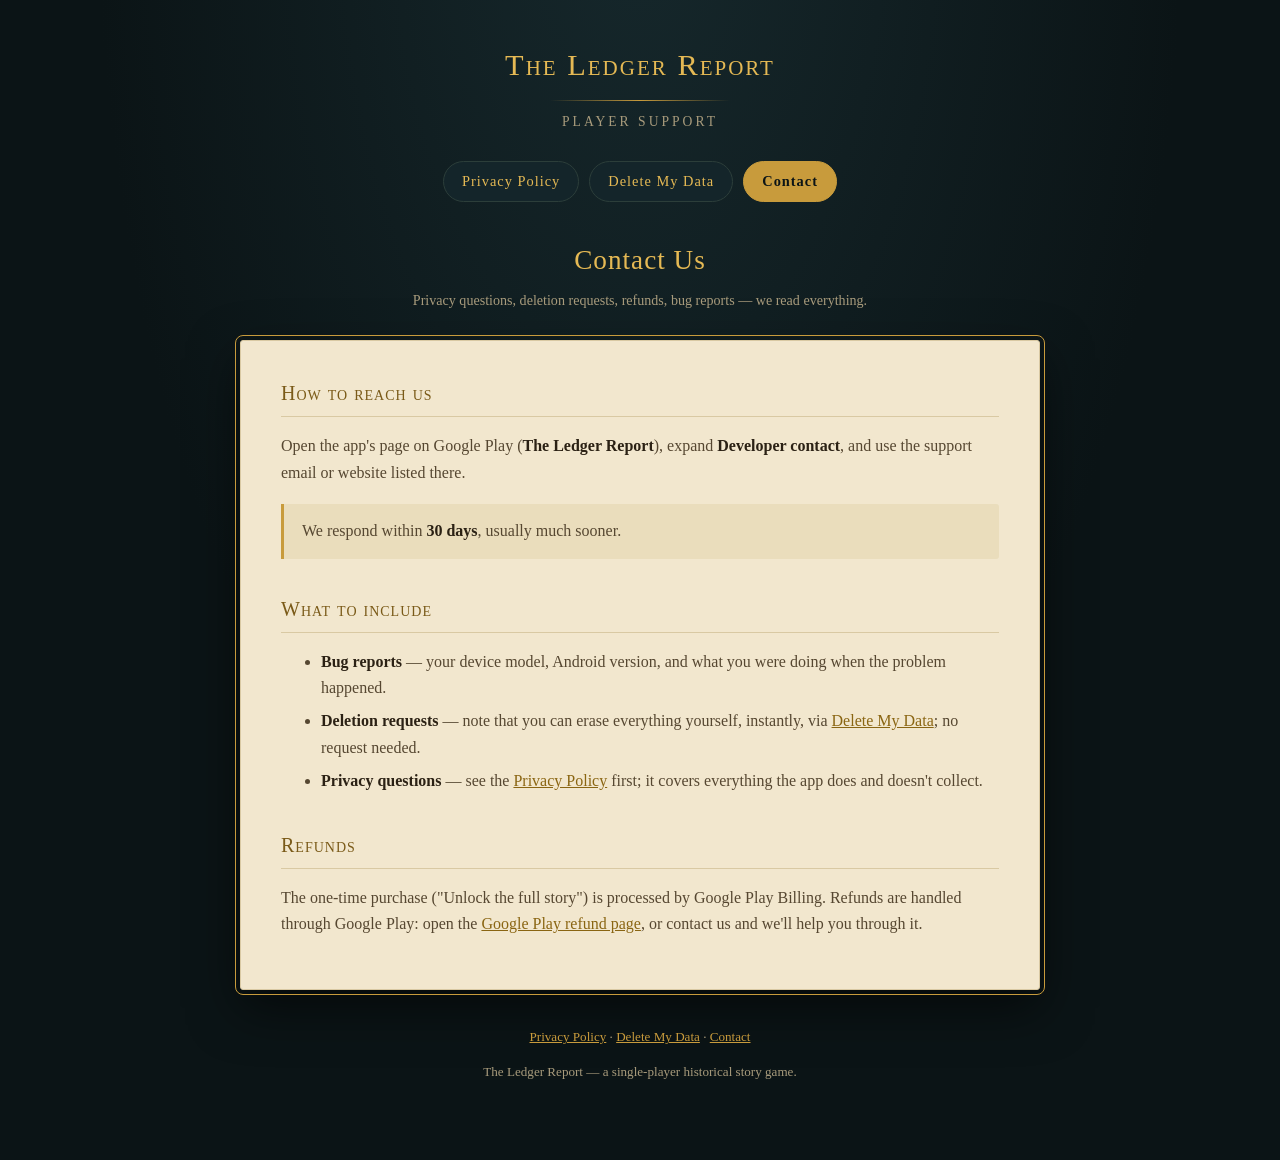
==== contact.html @ 917086f5 "Redesign support site: split into privacy, delete-data, and contact pages - index.html: privacy poli" ====
<!DOCTYPE html>
<html lang="en">
<head>
<meta charset="utf-8">
<meta name="viewport" content="width=device-width, initial-scale=1">
<title>Contact — The Ledger Report</title>
<meta name="description" content="Contact support for The Ledger Report — privacy questions, data deletion requests, refunds, and bug reports.">
<link rel="stylesheet" href="style.css">
</head>
<body>
<div class="wrap">

<header class="site">
  <a class="brand" href="index.html">
    <div class="title">The Ledger Report</div>
    <div class="rule"></div>
    <div class="tagline">Player Support</div>
  </a>
  <nav class="tabs">
    <a href="index.html">Privacy Policy</a>
    <a href="delete.html">Delete My Data</a>
    <a href="contact.html" class="active">Contact</a>
  </nav>
</header>

<h1>Contact Us</h1>
<p class="meta">Privacy questions, deletion requests, refunds, bug reports — we read everything.</p>

<main class="panel">

<h2>How to reach us</h2>
<p>Open the app's page on Google Play (<strong>The Ledger Report</strong>), expand
<strong>Developer contact</strong>, and use the support email or website listed there.</p>
<div class="callout">
<p>We respond within <strong>30 days</strong>, usually much sooner.</p>
</div>

<h2>What to include</h2>
<ul>
  <li><strong>Bug reports</strong> — your device model, Android version, and what you
      were doing when the problem happened.</li>
  <li><strong>Deletion requests</strong> — note that you can erase everything yourself,
      instantly, via <a href="delete.html">Delete My Data</a>; no request needed.</li>
  <li><strong>Privacy questions</strong> — see the <a href="index.html">Privacy Policy</a>
      first; it covers everything the app does and doesn't collect.</li>
</ul>

<h2>Refunds</h2>
<p>The one-time purchase ("Unlock the full story") is processed by Google Play Billing.
Refunds are handled through Google Play: open the
<a href="https://support.google.com/googleplay/answer/2479637">Google Play refund page</a>,
or contact us and we'll help you through it.</p>

</main>

<footer class="site">
  <p><a href="index.html">Privacy Policy</a> · <a href="delete.html">Delete My Data</a> · <a href="contact.html">Contact</a></p>
  <p>The Ledger Report — a single-player historical story game.</p>
</footer>

</div>
</body>
</html>
---- style.css ----
/* The Ledger Report — support site */

:root {
  --teal-deep: #0B1416;
  --teal: #101D20;
  --teal-panel: #14252A;
  --gold: #E5B954;
  --gold-dim: #C89B3C;
  --parchment: #F2E7CE;
  --parchment-edge: #D9C9A3;
  --ink: #2B2114;
  --ink-soft: #564731;
  --muted: #A89B7C;
}

* { box-sizing: border-box; }

body {
  margin: 0;
  background: var(--teal-deep);
  background-image: radial-gradient(ellipse at 50% -10%, #16282C 0%, var(--teal-deep) 60%);
  color: #EDE3CC;
  font-family: Georgia, 'Times New Roman', serif;
  line-height: 1.65;
}

.wrap {
  max-width: 840px;
  margin: 0 auto;
  padding: 40px 20px 64px;
}

/* ---- Header ---- */

header.site {
  text-align: center;
  margin-bottom: 36px;
}

.brand {
  display: inline-block;
  text-decoration: none;
}

.brand .title {
  color: var(--gold);
  font-size: 1.9em;
  letter-spacing: 2px;
  font-variant: small-caps;
}

.brand .rule {
  width: 180px;
  height: 1px;
  margin: 10px auto;
  background: linear-gradient(90deg, transparent, var(--gold-dim), transparent);
}

.brand .tagline {
  color: var(--muted);
  font-size: 0.85em;
  letter-spacing: 3px;
  text-transform: uppercase;
}

nav.tabs {
  margin-top: 26px;
  display: flex;
  justify-content: center;
  gap: 10px;
  flex-wrap: wrap;
}

nav.tabs a {
  color: var(--gold);
  text-decoration: none;
  font-size: 0.9em;
  letter-spacing: 1px;
  padding: 8px 18px;
  border: 1px solid #2C3E3A;
  border-radius: 999px;
  background: var(--teal-panel);
  transition: border-color 0.15s, color 0.15s;
}

nav.tabs a:hover {
  border-color: var(--gold-dim);
}

nav.tabs a.active {
  background: var(--gold-dim);
  border-color: var(--gold-dim);
  color: var(--teal-deep);
  font-weight: bold;
}

/* ---- Page heading (on the dark scaffold) ---- */

h1 {
  color: var(--gold);
  font-weight: normal;
  letter-spacing: 1px;
  text-align: center;
  margin: 0 0 6px;
  font-size: 1.7em;
}

.meta {
  color: var(--muted);
  font-size: 0.88em;
  text-align: center;
  margin: 0 0 28px;
}

/* ---- Parchment content panel ---- */

main.panel {
  background: var(--parchment);
  color: var(--ink);
  border: 1px solid var(--parchment-edge);
  outline: 1px solid var(--gold-dim);
  outline-offset: 4px;
  border-radius: 3px;
  padding: 36px 40px;
  box-shadow: 0 18px 50px rgba(0, 0, 0, 0.55);
}

main.panel h2 {
  color: #7A5A18;
  font-weight: normal;
  font-variant: small-caps;
  letter-spacing: 1px;
  font-size: 1.25em;
  margin: 34px 0 10px;
  padding-bottom: 6px;
  border-bottom: 1px solid var(--parchment-edge);
}

main.panel h2:first-child { margin-top: 0; }

main.panel a { color: #8A6512; }

main.panel li { margin: 7px 0; }

main.panel strong { color: var(--ink); }

main.panel code {
  font-family: 'Courier New', monospace;
  font-size: 0.92em;
  background: #E8DABA;
  padding: 1px 5px;
  border-radius: 3px;
}

main.panel ol li, main.panel ul li { color: var(--ink-soft); }
main.panel p { color: var(--ink-soft); }

.callout {
  background: #EADDBC;
  border-left: 3px solid var(--gold-dim);
  padding: 14px 18px;
  margin: 18px 0;
  border-radius: 0 3px 3px 0;
}

.callout p { margin: 0; }

/* ---- Cross-link cards ---- */

.cards {
  display: flex;
  gap: 14px;
  margin-top: 30px;
  flex-wrap: wrap;
}

.cards a {
  flex: 1 1 220px;
  display: block;
  text-decoration: none;
  background: #EADDBC;
  border: 1px solid var(--parchment-edge);
  border-radius: 3px;
  padding: 16px 18px;
  transition: border-color 0.15s;
}

.cards a:hover { border-color: var(--gold-dim); }

.cards .card-title {
  color: #7A5A18;
  font-variant: small-caps;
  letter-spacing: 1px;
  font-size: 1.05em;
}

.cards .card-sub {
  color: var(--ink-soft);
  font-size: 0.88em;
  margin-top: 4px;
}

/* ---- Footer ---- */

footer.site {
  margin-top: 36px;
  text-align: center;
  color: var(--muted);
  font-size: 0.82em;
}

footer.site a { color: var(--gold-dim); }

@media (max-width: 540px) {
  main.panel { padding: 26px 20px; }
  .wrap { padding-top: 28px; }
}
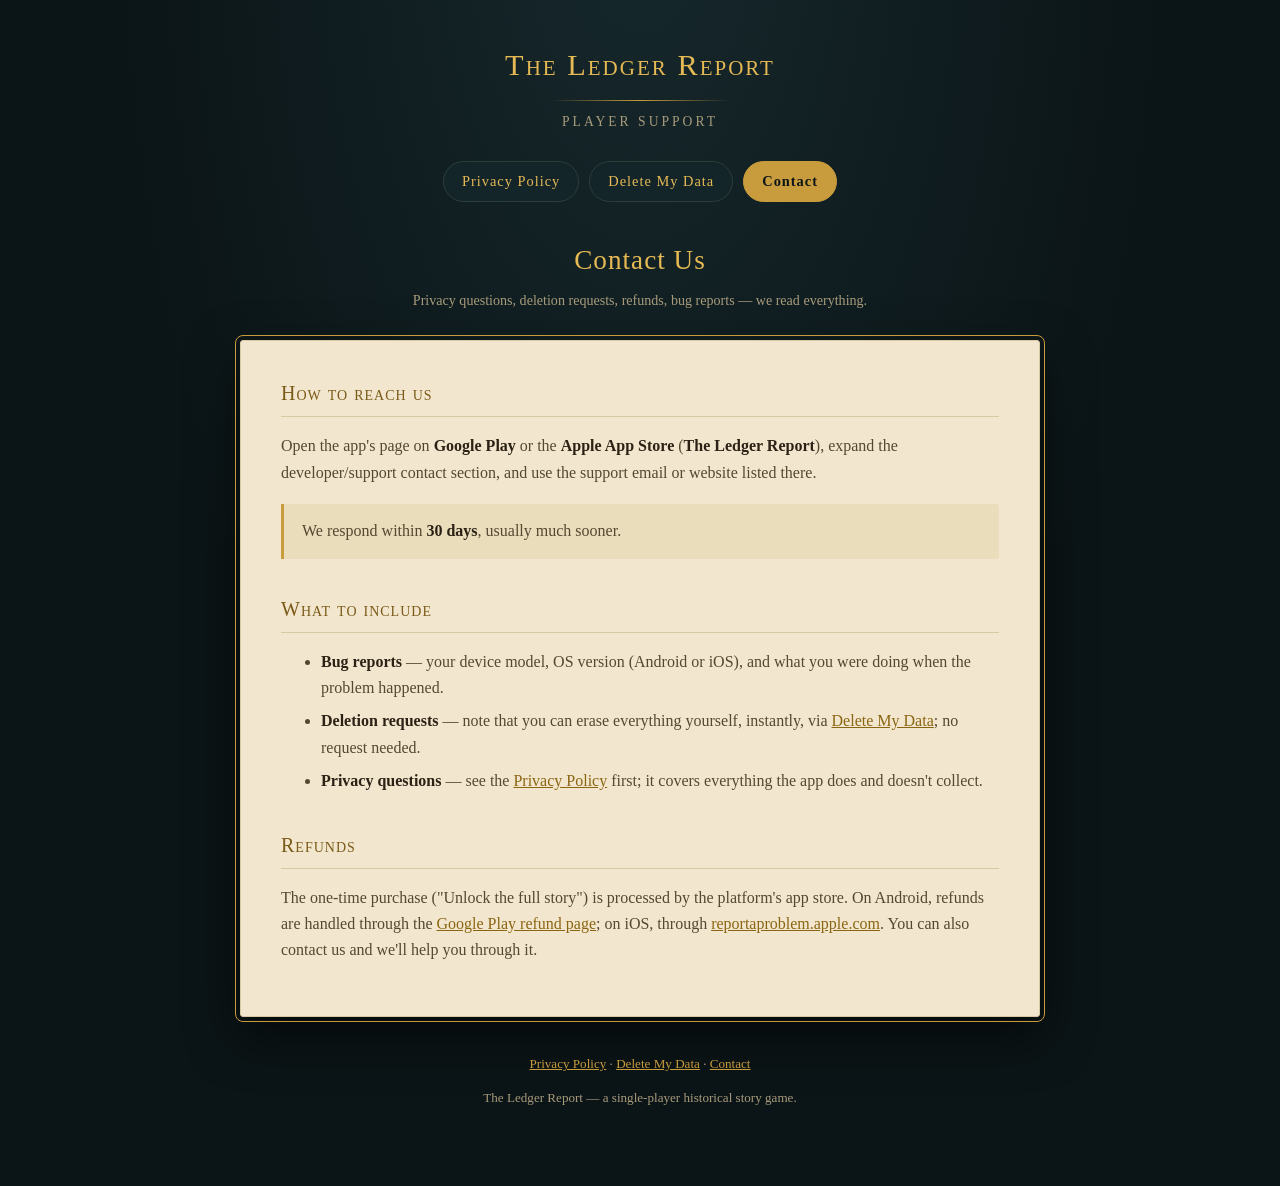
==== commit 4adac8d0: "Make privacy & support pages accurate for iOS / App Store - Note Firebase Analytics is disabled on i" ====
--- a/contact.html
+++ b/contact.html
@@ -29,16 +29,17 @@
 <main class="panel">
 
 <h2>How to reach us</h2>
-<p>Open the app's page on Google Play (<strong>The Ledger Report</strong>), expand
-<strong>Developer contact</strong>, and use the support email or website listed there.</p>
+<p>Open the app's page on <strong>Google Play</strong> or the <strong>Apple App Store</strong>
+(<strong>The Ledger Report</strong>), expand the developer/support contact section, and use
+the support email or website listed there.</p>
 <div class="callout">
 <p>We respond within <strong>30 days</strong>, usually much sooner.</p>
 </div>
 
 <h2>What to include</h2>
 <ul>
-  <li><strong>Bug reports</strong> — your device model, Android version, and what you
-      were doing when the problem happened.</li>
+  <li><strong>Bug reports</strong> — your device model, OS version (Android or iOS), and
+      what you were doing when the problem happened.</li>
   <li><strong>Deletion requests</strong> — note that you can erase everything yourself,
       instantly, via <a href="delete.html">Delete My Data</a>; no request needed.</li>
   <li><strong>Privacy questions</strong> — see the <a href="index.html">Privacy Policy</a>
@@ -46,10 +47,11 @@
 </ul>
 
 <h2>Refunds</h2>
-<p>The one-time purchase ("Unlock the full story") is processed by Google Play Billing.
-Refunds are handled through Google Play: open the
-<a href="https://support.google.com/googleplay/answer/2479637">Google Play refund page</a>,
-or contact us and we'll help you through it.</p>
+<p>The one-time purchase ("Unlock the full story") is processed by the platform's app store.
+On Android, refunds are handled through the
+<a href="https://support.google.com/googleplay/answer/2479637">Google Play refund page</a>;
+on iOS, through <a href="https://reportaproblem.apple.com">reportaproblem.apple.com</a>.
+You can also contact us and we'll help you through it.</p>
 
 </main>
 
